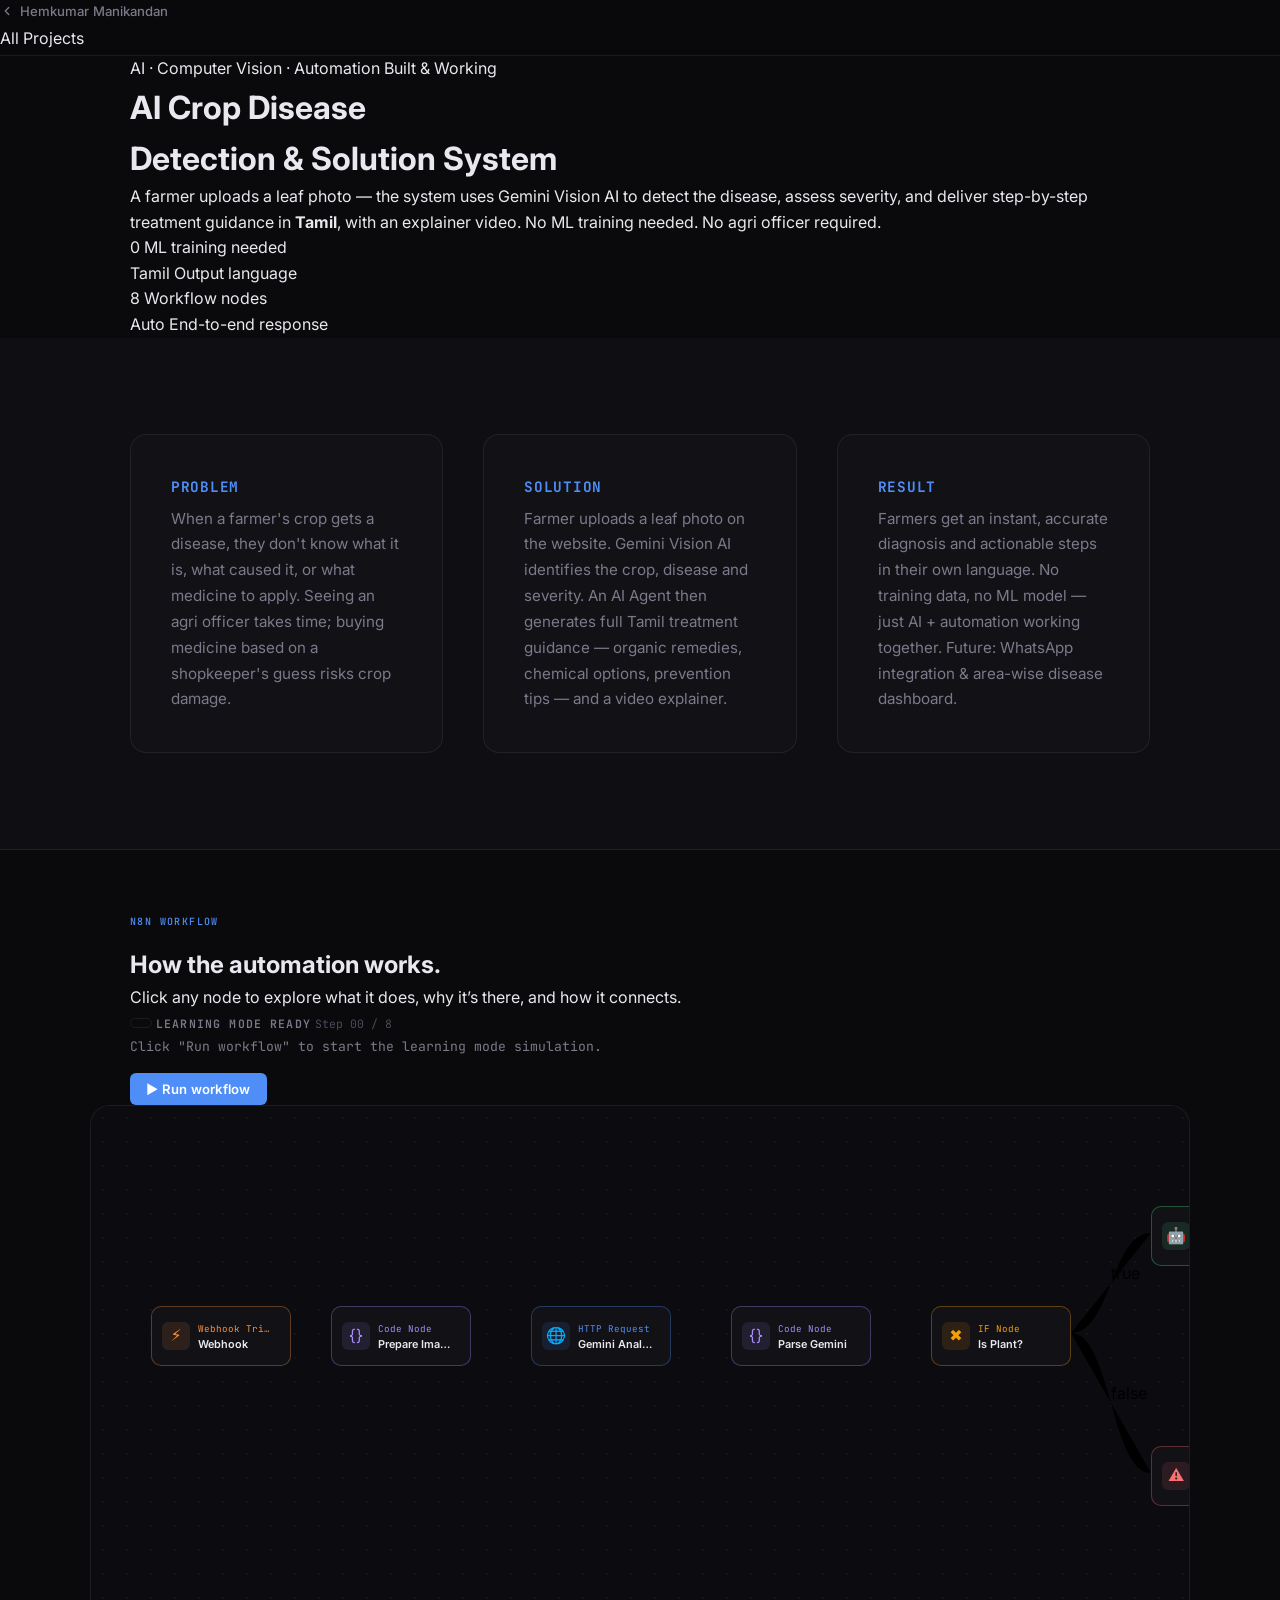
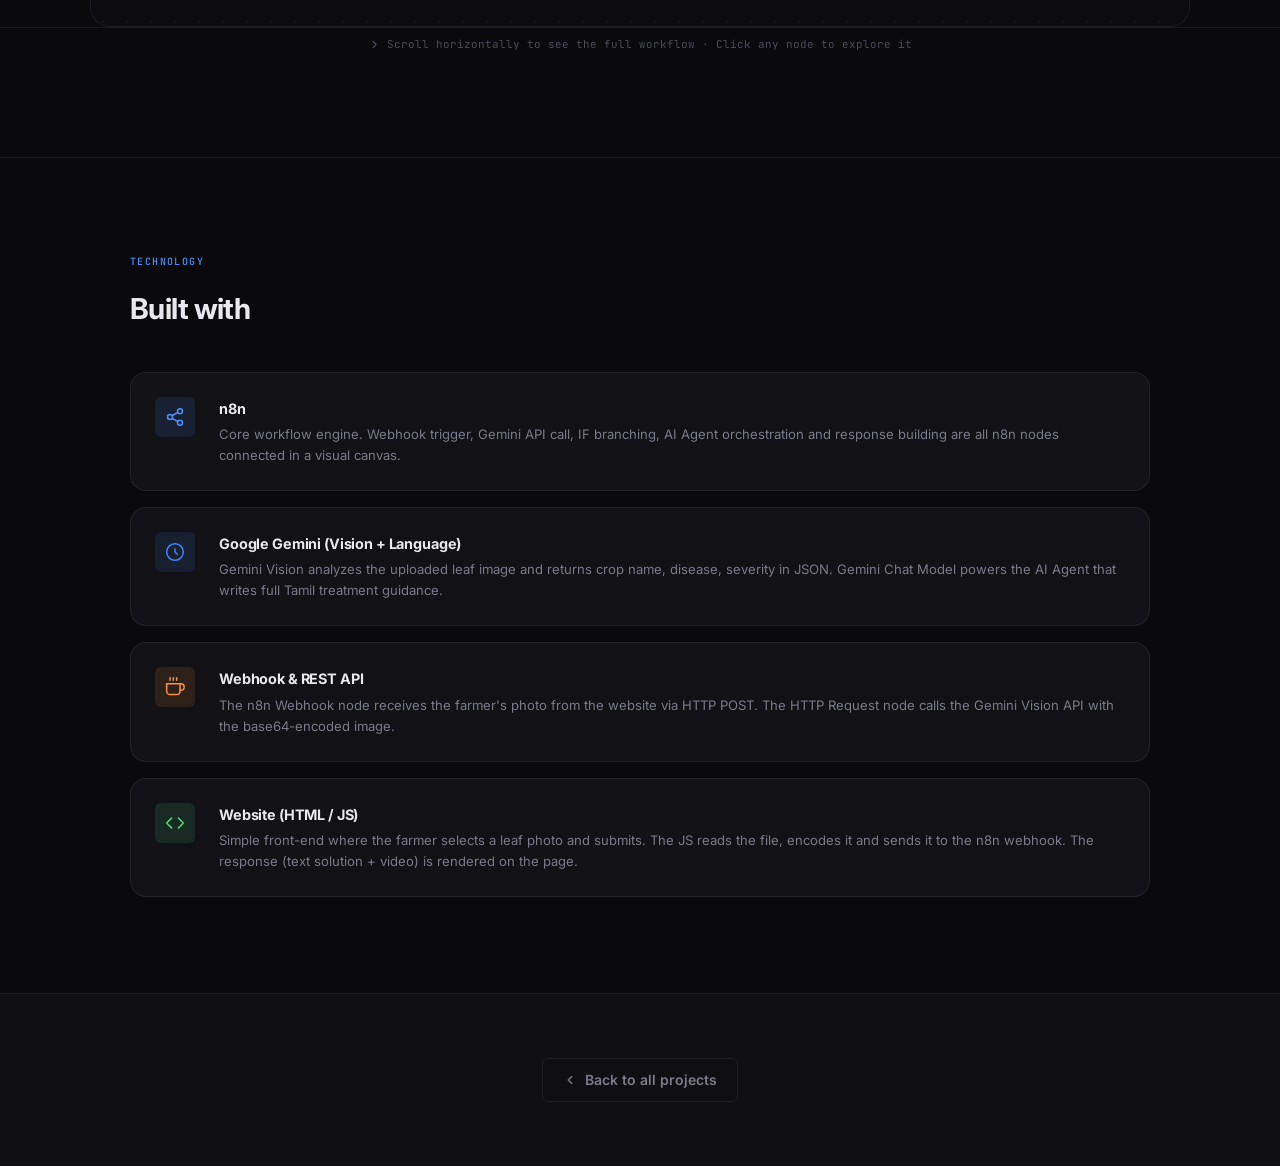
==== projects/crop-disease/index.html @ c8c9c81d "Add AI Crop Disease Detection project - full workflow showcase page" ====
<!DOCTYPE html>
<html lang="en">
<head>
  <meta charset="UTF-8" />
  <meta name="viewport" content="width=device-width, initial-scale=1.0" />
  <title>AI Crop Disease Detection &mdash; Hemkumar Manikandan</title>
  <meta name="description" content="Farmer uploads a leaf photo. AI detects the disease, explains the cause and delivers treatment steps in Tamil — automatically." />
  <link rel="stylesheet" href="style.css" />
</head>
<body>

<!-- ============================================================
     BACK NAV
     ============================================================ -->
<nav class="project-nav" aria-label="Site navigation">
  <a href="../../index.html" class="back-link" aria-label="Back to portfolio">
    <svg width="14" height="14" viewBox="0 0 24 24" fill="none" stroke="currentColor" stroke-width="2.2" stroke-linecap="round" stroke-linejoin="round" aria-hidden="true">
      <polyline points="15 18 9 12 15 6"/>
    </svg>
    Hemkumar Manikandan
  </a>
  <div class="nav-right">
    <a href="../../index.html#work">All Projects</a>
  </div>
</nav>


<!-- ============================================================
     HERO
     ============================================================ -->
<header class="project-hero" id="hero">
  <div class="container">

    <div class="hero-meta">
      <span class="hero-category">AI &middot; Computer Vision &middot; Automation</span>
      <span class="hero-status">
        <span class="status-dot"></span>
        Built &amp; Working
      </span>
    </div>

    <h1 class="hero-title">AI Crop Disease<br><span class="accent">Detection</span> &amp; Solution System</h1>

    <p class="hero-desc">
      A farmer uploads a leaf photo &mdash; the system uses Gemini Vision AI to detect the disease,
      assess severity, and deliver step-by-step treatment guidance in <strong>Tamil</strong>,
      with an explainer video. No ML training needed. No agri officer required.
    </p>

    <div class="hero-stats">
      <div class="stat-item">
        <span class="stat-value">0</span>
        <span class="stat-label">ML training needed</span>
      </div>
      <div class="stat-item">
        <span class="stat-value">Tamil</span>
        <span class="stat-label">Output language</span>
      </div>
      <div class="stat-item">
        <span class="stat-value">8</span>
        <span class="stat-label">Workflow nodes</span>
      </div>
      <div class="stat-item">
        <span class="stat-value">Auto</span>
        <span class="stat-label">End-to-end response</span>
      </div>
    </div>

  </div>
</header>


<!-- ============================================================
     PROBLEM / SOLUTION / RESULT
     ============================================================ -->
<section class="project-story" id="story-section" aria-labelledby="story-heading">
  <div class="container">
    <div class="story-grid">

      <div class="story-item">
        <h3 class="story-title">Problem</h3>
        <p class="story-text">When a farmer's crop gets a disease, they don't know what it is, what caused it, or what medicine to apply. Seeing an agri officer takes time; buying medicine based on a shopkeeper's guess risks crop damage.</p>
      </div>

      <div class="story-item">
        <h3 class="story-title">Solution</h3>
        <p class="story-text">Farmer uploads a leaf photo on the website. Gemini Vision AI identifies the crop, disease and severity. An AI Agent then generates full Tamil treatment guidance &mdash; organic remedies, chemical options, prevention tips &mdash; and a video explainer.</p>
      </div>

      <div class="story-item">
        <h3 class="story-title">Result</h3>
        <p class="story-text">Farmers get an instant, accurate diagnosis and actionable steps in their own language. No training data, no ML model &mdash; just AI + automation working together. Future: WhatsApp integration &amp; area-wise disease dashboard.</p>
      </div>

    </div>
  </div>
</section>


<!-- ============================================================
     INTERACTIVE WORKFLOW
     ============================================================ -->
<section class="workflow-section" id="workflow-section" aria-labelledby="wf-heading">
  <div class="container">

    <div class="wf-header">
      <div class="wf-title-block">
        <p class="section-label">n8n Workflow</p>
        <h2 id="wf-heading">How the automation works.</h2>
        <p class="wf-subtitle">Click any node to explore what it does, why it&rsquo;s there, and how it connects.</p>
      </div>

      <!-- Learning Mode Controls -->
      <div class="learning-controls" id="learning-controls">
        <div class="status-bar">
          <span class="status-indicator status-idle" id="status-dot"></span>
          <span class="status-text" id="status-text">LEARNING MODE READY</span>
          <span class="step-counter" id="step-counter">Step 00 / 8</span>
        </div>
        <p class="status-desc" id="status-desc">Click &ldquo;Run workflow&rdquo; to simulate the automation step by step.</p>
        <div class="control-btns">
          <button class="ctrl-btn ctrl-primary" id="btn-run">&#9654; Run workflow</button>
          <button class="ctrl-btn" id="btn-pause" style="display:none">&#9646;&#9646; Pause</button>
          <button class="ctrl-btn" id="btn-resume" style="display:none">&#9654; Resume</button>
          <button class="ctrl-btn" id="btn-next" style="display:none">&#8594; Next step</button>
          <button class="ctrl-btn" id="btn-replay" style="display:none">&#8635; Replay</button>
          <button class="ctrl-btn ctrl-danger" id="btn-reset" style="display:none">&#10005; Exit</button>
        </div>
      </div>
    </div>

  </div>

  <!-- Canvas -->
  <div class="canvas-area" id="canvas-area">
    <div class="canvas-scroll" id="canvas-scroll">
      <div class="canvas-inner" id="workflow-canvas">
        <svg id="connections-svg" class="connections-svg" aria-hidden="true"></svg>
        <div id="nodes-container" class="nodes-container"></div>
      </div>
    </div>

    <!-- Info Panel -->
    <aside class="info-panel" id="info-panel" aria-label="Node information" aria-live="polite">
      <div class="ip-header">
        <span class="ip-type" id="panel-type">Node Type</span>
        <button class="ip-close" id="panel-close" aria-label="Close panel">
          <svg width="12" height="12" viewBox="0 0 24 24" fill="none" stroke="currentColor" stroke-width="2.5" stroke-linecap="round" aria-hidden="true">
            <line x1="18" y1="6" x2="6" y2="18"/><line x1="6" y1="6" x2="18" y2="18"/>
          </svg>
        </button>
      </div>
      <h3 class="ip-name" id="panel-name">Node Name</h3>
      <div class="ip-section"><h4 class="ip-section-title">What it does</h4><p class="ip-section-text" id="panel-what"></p></div>
      <div class="ip-section"><h4 class="ip-section-title">Why I use it</h4><p class="ip-section-text" id="panel-why"></p></div>
      <div class="ip-section"><h4 class="ip-section-title">How I used it</h4><p class="ip-section-text" id="panel-how"></p></div>
      <div class="ip-section"><h4 class="ip-section-title">Process</h4><p class="ip-section-text" id="panel-process"></p></div>
      <div class="ip-io">
        <div class="ip-io-item"><h4 class="ip-io-label">Input</h4><p class="ip-io-text" id="panel-input"></p></div>
        <div class="ip-io-item"><h4 class="ip-io-label">Output</h4><p class="ip-io-text" id="panel-output"></p></div>
      </div>
      <div class="ip-section ip-next"><h4 class="ip-section-title">Next Node</h4><p class="ip-section-text" id="panel-next"></p></div>
    </aside>
  </div>

  <p class="canvas-hint" aria-hidden="true">
    <svg width="13" height="13" viewBox="0 0 24 24" fill="none" stroke="currentColor" stroke-width="2" stroke-linecap="round" stroke-linejoin="round">
      <polyline points="9 18 15 12 9 6"/>
    </svg>
    Scroll horizontally to see the full workflow &middot; Click any node to explore it
  </p>

</section>


<!-- ============================================================
     TECH STACK
     ============================================================ -->
<section class="project-stack" id="tech-section" aria-labelledby="stack-heading">
  <div class="container">

    <p class="section-label">Technology</p>
    <h2 id="stack-heading">Built with</h2>

    <div class="stack-items">

      <div class="stack-item">
        <div class="stack-icon" style="background:rgba(79,142,247,0.12); color:#4f8ef7" aria-hidden="true">
          <svg width="20" height="20" viewBox="0 0 24 24" fill="none" stroke="currentColor" stroke-width="1.8" stroke-linecap="round" stroke-linejoin="round">
            <circle cx="18" cy="5" r="3"/><circle cx="6" cy="12" r="3"/><circle cx="18" cy="19" r="3"/>
            <line x1="8.59" y1="13.51" x2="15.42" y2="17.49"/><line x1="15.41" y1="6.51" x2="8.59" y2="10.49"/>
          </svg>
        </div>
        <div class="stack-info">
          <h4>n8n</h4>
          <p>Core workflow engine. Webhook trigger, Gemini API call, IF branching, AI Agent orchestration and response building are all n8n nodes connected in a visual canvas.</p>
        </div>
      </div>

      <div class="stack-item">
        <div class="stack-icon" style="background:rgba(66,133,244,0.12); color:#4285f4" aria-hidden="true">
          <svg width="20" height="20" viewBox="0 0 24 24" fill="none" stroke="currentColor" stroke-width="1.8" stroke-linecap="round" stroke-linejoin="round">
            <circle cx="12" cy="12" r="10"/><path d="M12 8v4l3 3"/>
          </svg>
        </div>
        <div class="stack-info">
          <h4>Google Gemini (Vision + Language)</h4>
          <p>Gemini Vision analyzes the uploaded leaf image and returns crop name, disease, severity in JSON. Gemini Chat Model powers the AI Agent that writes full Tamil treatment guidance.</p>
        </div>
      </div>

      <div class="stack-item">
        <div class="stack-icon" style="background:rgba(251,146,60,0.12); color:#fb923c" aria-hidden="true">
          <svg width="20" height="20" viewBox="0 0 24 24" fill="none" stroke="currentColor" stroke-width="1.8" stroke-linecap="round" stroke-linejoin="round">
            <path d="M18 8h1a4 4 0 0 1 0 8h-1"/><path d="M2 8h16v9a4 4 0 0 1-4 4H6a4 4 0 0 1-4-4V8z"/>
            <line x1="6" y1="1" x2="6" y2="4"/><line x1="10" y1="1" x2="10" y2="4"/><line x1="14" y1="1" x2="14" y2="4"/>
          </svg>
        </div>
        <div class="stack-info">
          <h4>Webhook &amp; REST API</h4>
          <p>The n8n Webhook node receives the farmer's photo from the website via HTTP POST. The HTTP Request node calls the Gemini Vision API with the base64-encoded image.</p>
        </div>
      </div>

      <div class="stack-item">
        <div class="stack-icon" style="background:rgba(74,222,128,0.12); color:#4ade80" aria-hidden="true">
          <svg width="20" height="20" viewBox="0 0 24 24" fill="none" stroke="currentColor" stroke-width="1.8" stroke-linecap="round" stroke-linejoin="round">
            <polyline points="16 18 22 12 16 6"/><polyline points="8 6 2 12 8 18"/>
          </svg>
        </div>
        <div class="stack-info">
          <h4>Website (HTML / JS)</h4>
          <p>Simple front-end where the farmer selects a leaf photo and submits. The JS reads the file, encodes it and sends it to the n8n webhook. The response (text solution + video) is rendered on the page.</p>
        </div>
      </div>

    </div>
  </div>
</section>


<!-- ============================================================
     BACK TO PORTFOLIO
     ============================================================ -->
<div class="back-to-portfolio">
  <a href="../../index.html#work" id="link-back-portfolio">
    <svg width="14" height="14" viewBox="0 0 24 24" fill="none" stroke="currentColor" stroke-width="2.2" stroke-linecap="round" stroke-linejoin="round" aria-hidden="true">
      <polyline points="15 18 9 12 15 6"/>
    </svg>
    Back to all projects
  </a>
</div>


<script src="script.js"></script>
</body>
</html>
---- projects/crop-disease/style.css ----
/* ============================================================
   MEAL DESK — Interactive Project Page
   style.css
   ============================================================ */

@import url('https://fonts.googleapis.com/css2?family=Inter:wght@300;400;500;600;700&family=JetBrains+Mono:wght@400;500&display=swap');

/* ── Variables (matching portfolio) ── */
:root {
  --bg-base:        #0a0a0c;
  --bg-elevated:    #0f0f13;
  --bg-card:        #111116;
  --bg-card-hover:  #141419;
  --bg-canvas:      #0c0c10;

  --text-primary:   #e8e8ee;
  --text-secondary: #7a7a8a;
  --text-muted:     #4a4a5a;
  --text-accent:    #4f8ef7;

  --accent:         #4f8ef7;
  --accent-dim:     rgba(79,142,247,0.1);
  --accent-border:  rgba(79,142,247,0.35);
  --accent-glow:    rgba(79,142,247,0.15);

  --border:         rgba(255,255,255,0.07);
  --border-hover:   rgba(255,255,255,0.12);
  --border-accent:  rgba(79,142,247,0.45);

  --green:          #25d366;
  --sheets-green:   #34a853;
  --orange:         #fb923c;
  --purple:         #a78bfa;
  --blue-light:     #63b3ff;

  --space-xs:  4px;
  --space-sm:  8px;
  --space-md:  16px;
  --space-lg:  24px;
  --space-xl:  40px;
  --space-2xl: 64px;
  --space-3xl: 96px;

  --radius-sm: 6px;
  --radius-md: 10px;
  --radius-lg: 16px;
  --radius-xl: 20px;

  --font-sans: 'Inter', system-ui, sans-serif;
  --font-mono: 'JetBrains Mono', monospace;
  --transition: 0.22s ease;
}

/* ── Reset ── */
*, *::before, *::after { box-sizing: border-box; margin: 0; padding: 0; }
html { font-size: 16px; scroll-behavior: smooth; }
body {
  font-family: var(--font-sans);
  background: var(--bg-base);
  color: var(--text-primary);
  line-height: 1.6;
  -webkit-font-smoothing: antialiased;
  overflow-x: hidden;
}
a { color: inherit; text-decoration: none; }
button { cursor: pointer; font-family: inherit; border: none; background: none; }

.container { max-width: 1100px; margin-inline: auto; padding-inline: var(--space-xl); }
.section-label {
  font-family: var(--font-mono);
  font-size: 10px;
  font-weight: 500;
  letter-spacing: 0.14em;
  text-transform: uppercase;
  color: var(--accent);
  margin-bottom: var(--space-md);
}

/* ============================================================
   PROJECT NAV
   ============================================================ */
.project-nav {
  position: sticky;
  top: 0;
  z-index: 100;
  height: 56px;
  background: rgba(10,10,12,0.92);
  border-bottom: 1px solid var(--border);
  backdrop-filter: blur(16px);
  -webkit-backdrop-filter: blur(16px);
}

.pnav-inner {
  height: 100%;
  max-width: 1100px;
  margin-inline: auto;
  padding-inline: var(--space-xl);
  display: flex;
  align-items: center;
  justify-content: space-between;
}

.back-link {
  display: inline-flex;
  align-items: center;
  gap: 6px;
  font-size: 0.82rem;
  font-weight: 500;
  color: var(--text-secondary);
  transition: color var(--transition);
}
.back-link:hover { color: var(--text-primary); }
.back-link svg { transition: transform var(--transition); }
.back-link:hover svg { transform: translateX(-3px); }

.pnav-title {
  font-family: var(--font-mono);
  font-size: 0.8rem;
  color: var(--text-muted);
  letter-spacing: 0.06em;
}

.pnav-logo {
  font-family: var(--font-mono);
  font-size: 0.95rem;
  font-weight: 600;
  color: var(--text-primary);
}
.pnav-logo span { color: var(--accent); }

/* ============================================================
   PROJECT HEADER
   ============================================================ */
.project-header {
  padding: 64px 0 48px;
  border-bottom: 1px solid var(--border);
  background: var(--bg-base);
}

.ph-badge-row {
  display: flex;
  align-items: center;
  gap: var(--space-sm);
  margin-bottom: var(--space-lg);
}

.ph-status {
  display: inline-flex;
  align-items: center;
  gap: 7px;
  padding: 5px 12px;
  border: 1px solid var(--border-accent);
  border-radius: 100px;
  font-family: var(--font-mono);
  font-size: 10px;
  font-weight: 500;
  letter-spacing: 0.1em;
  text-transform: uppercase;
  color: var(--accent);
}

.ph-status::before {
  content: '';
  width: 5px;
  height: 5px;
  border-radius: 50%;
  background: var(--accent);
  animation: statusPulse 2s ease-in-out infinite;
}

@keyframes statusPulse {
  0%, 100% { opacity: 1; }
  50% { opacity: 0.3; }
}

.ph-title {
  font-size: clamp(2.2rem, 5vw, 3.5rem);
  font-weight: 700;
  letter-spacing: -0.04em;
  color: var(--text-primary);
  line-height: 1.1;
  margin-bottom: 6px;
}

.ph-subtitle {
  font-size: 1rem;
  font-weight: 500;
  color: var(--accent);
  margin-bottom: var(--space-md);
  font-family: var(--font-mono);
  letter-spacing: 0.02em;
}

.ph-desc {
  font-size: 0.95rem;
  color: var(--text-secondary);
  line-height: 1.75;
  max-width: 580px;
  margin-bottom: var(--space-xl);
}

.ph-tech {
  display: flex;
  flex-wrap: wrap;
  gap: var(--space-sm);
}

.tech-badge {
  padding: 5px 12px;
  border: 1px solid var(--border);
  border-radius: 100px;
  font-family: var(--font-mono);
  font-size: 0.72rem;
  font-weight: 500;
  color: var(--text-secondary);
  background: var(--bg-card);
  letter-spacing: 0.04em;
}

/* ============================================================
   WORKFLOW TIMELINE STEPS
   ============================================================ */
.timeline-section {
  padding: var(--space-2xl) 0;
  background: var(--bg-elevated);
  border-bottom: 1px solid var(--border);
}

.tl-header {
  margin-bottom: var(--space-xl);
}

.tl-heading {
  font-family: var(--font-mono);
  font-size: 1.1rem;
  font-weight: 600;
  letter-spacing: 0.06em;
  color: var(--text-primary);
  transition: opacity 0.25s ease;
}

.timeline-steps {
  display: flex;
  align-items: center;
  gap: 0;
  margin-bottom: var(--space-lg);
  overflow-x: auto;
  padding-bottom: 4px;
  scrollbar-width: none;
}
.timeline-steps::-webkit-scrollbar { display: none; }

.tl-step {
  flex-shrink: 0;
  display: flex;
  flex-direction: column;
  align-items: center;
  gap: 6px;
  padding: 10px 16px;
  border-radius: var(--radius-md);
  cursor: pointer;
  transition: background var(--transition), color var(--transition);
  border: 1px solid transparent;
}

.tl-step:hover {
  background: var(--bg-card);
  border-color: var(--border);
}

.tl-step.active {
  background: var(--accent-dim);
  border-color: var(--accent-border);
}

.tl-num {
  font-family: var(--font-mono);
  font-size: 11px;
  font-weight: 600;
  color: var(--text-muted);
  letter-spacing: 0.1em;
  transition: color var(--transition);
}

.tl-step.active .tl-num { color: var(--accent); }

.tl-label {
  font-size: 0.78rem;
  font-weight: 600;
  color: var(--text-secondary);
  white-space: nowrap;
  transition: color var(--transition);
}

.tl-step.active .tl-label { color: var(--text-primary); }

.tl-line {
  height: 1px;
  width: 32px;
  background: var(--border);
  flex-shrink: 0;
  margin-bottom: 28px;
}

.tl-desc {
  font-size: 0.875rem;
  color: var(--text-secondary);
  line-height: 1.75;
  max-width: 640px;
  transition: opacity 0.25s ease;
}

/* ============================================================
   WORKFLOW SECTION
   ============================================================ */
.workflow-section {
  padding-top: var(--space-2xl);
  padding-bottom: var(--space-3xl);
  background: var(--bg-base);
  border-bottom: 1px solid var(--border);
}

.ws-header {
  margin-bottom: var(--space-xl);
}

.ws-title {
  font-size: clamp(1.3rem, 2.5vw, 1.9rem);
  font-weight: 700;
  letter-spacing: -0.02em;
  color: var(--text-primary);
  margin-bottom: var(--space-sm);
}

.ws-subtitle {
  font-size: 0.875rem;
  color: var(--text-secondary);
  line-height: 1.7;
}

/* ── Status Bar ── */
.ws-controls {
  margin-bottom: var(--space-lg);
}

.exec-status {
  display: flex;
  align-items: center;
  gap: var(--space-md);
  margin-bottom: var(--space-sm);
  flex-wrap: wrap;
}

.status-indicator {
  display: inline-flex;
  align-items: center;
  gap: 7px;
  padding: 4px 10px;
  border-radius: 100px;
  font-family: var(--font-mono);
  font-size: 10px;
  font-weight: 600;
  letter-spacing: 0.1em;
  border: 1px solid;
  transition: all var(--transition);
}

.status-indicator.status-idle {
  border-color: var(--border);
  color: var(--text-muted);
  background: transparent;
}

.status-indicator.status-running {
  border-color: rgba(79,142,247,0.4);
  color: var(--accent);
  background: rgba(79,142,247,0.08);
}

.status-indicator.status-paused {
  border-color: rgba(251,146,60,0.4);
  color: #fb923c;
  background: rgba(251,146,60,0.08);
}

.status-indicator.status-completed {
  border-color: rgba(74,222,128,0.4);
  color: #4ade80;
  background: rgba(74,222,128,0.08);
}

.status-text {
  font-family: var(--font-mono);
  font-size: 0.72rem;
  font-weight: 600;
  letter-spacing: 0.1em;
  color: var(--text-secondary);
}

.step-counter {
  font-family: var(--font-mono);
  font-size: 0.72rem;
  color: var(--text-muted);
  margin-left: auto;
}

.status-desc {
  font-size: 0.82rem;
  color: var(--text-secondary);
  margin-bottom: var(--space-md);
  font-family: var(--font-mono);
  min-height: 1.4em;
  transition: opacity var(--transition);
}

/* Controls Row */
.controls-row {
  display: flex;
  align-items: center;
  gap: var(--space-sm);
  flex-wrap: wrap;
}

.ctrl-btn {
  display: inline-flex;
  align-items: center;
  gap: 6px;
  padding: 8px 16px;
  border-radius: var(--radius-sm);
  font-size: 0.82rem;
  font-weight: 600;
  letter-spacing: 0.02em;
  transition: all var(--transition);
}

.ctrl-primary {
  background: var(--accent);
  color: #fff;
}
.ctrl-primary:hover:not(:disabled) {
  background: #3b7be8;
  transform: translateY(-1px);
  box-shadow: 0 4px 16px rgba(79,142,247,0.3);
}
.ctrl-primary:disabled {
  opacity: 0.45;
  cursor: not-allowed;
}

.ctrl-secondary {
  background: var(--bg-card);
  color: var(--text-secondary);
  border: 1px solid var(--border);
}
.ctrl-secondary:hover:not(:disabled) {
  border-color: var(--border-hover);
  color: var(--text-primary);
}
.ctrl-secondary:disabled {
  opacity: 0.4;
  cursor: not-allowed;
}

.ctrl-ghost {
  background: transparent;
  color: var(--text-muted);
  border: 1px solid transparent;
}
.ctrl-ghost:hover {
  color: var(--text-secondary);
  border-color: var(--border);
}

/* ── Canvas Area ── */
.canvas-area {
  display: flex;
  align-items: flex-start;
  gap: 0;
  background: var(--bg-canvas);
  border: 1px solid var(--border);
  border-radius: var(--radius-xl);
  overflow: hidden;
  margin-inline: var(--space-xl);
  max-width: calc(1100px);
  margin-left: auto;
  margin-right: auto;
}

@media (max-width: 1180px) {
  .canvas-area { margin-inline: var(--space-lg); }
}

.canvas-scroll {
  flex: 1;
  overflow-x: auto;
  overflow-y: hidden;
  min-width: 0;
  scrollbar-width: thin;
  scrollbar-color: rgba(255,255,255,0.1) transparent;
}

.canvas-scroll::-webkit-scrollbar { height: 4px; }
.canvas-scroll::-webkit-scrollbar-track { background: transparent; }
.canvas-scroll::-webkit-scrollbar-thumb { background: rgba(255,255,255,0.1); border-radius: 2px; }

.canvas-inner {
  position: relative;
  /* Dimensions set by JS */
  background-color: var(--bg-canvas);
  background-image: radial-gradient(circle, rgba(255,255,255,0.035) 1px, transparent 1px);
  background-size: 24px 24px;
  flex-shrink: 0;
}

.connections-svg {
  position: absolute;
  top: 0;
  left: 0;
  width: 100%;
  height: 100%;
  pointer-events: none;
  overflow: visible;
}

.nodes-container {
  position: absolute;
  top: 0;
  left: 0;
  width: 100%;
  height: 100%;
}

/* ============================================================
   WORKFLOW NODES
   ============================================================ */
.wf-node {
  position: absolute;
  width: 150px;
  height: 60px;
  background: var(--bg-card);
  border: 1px solid rgba(255,255,255,0.08);
  border-radius: var(--radius-md);
  display: flex;
  align-items: center;
  gap: 8px;
  padding: 0 10px;
  cursor: pointer;
  user-select: none;
  transition:
    border-color var(--transition),
    box-shadow var(--transition),
    transform var(--transition),
    background var(--transition);
  z-index: 2;
}

.wf-node:hover {
  border-color: rgba(255,255,255,0.15);
  background: var(--bg-card-hover);
}

/* Node states */
.wf-node.node-active {
  border-color: rgba(79,142,247,0.75);
  box-shadow: 0 0 0 1px rgba(79,142,247,0.15), 0 0 20px rgba(79,142,247,0.18);
  background: #12121a;
  z-index: 5;
}

.wf-node.node-running {
  animation: nodeGlow 1.8s ease-in-out infinite;
}

.wf-node.node-completed {
  border-color: rgba(79,142,247,0.25);
}

.wf-node.node-selected {
  border-color: rgba(79,142,247,0.9);
  box-shadow: 0 0 0 2px rgba(79,142,247,0.18), 0 0 24px rgba(79,142,247,0.2);
  z-index: 6;
}

@keyframes nodeGlow {
  0%, 100% { box-shadow: 0 0 0 1px rgba(79,142,247,0.12), 0 0 16px rgba(79,142,247,0.15); }
  50%       { box-shadow: 0 0 0 1px rgba(79,142,247,0.25), 0 0 28px rgba(79,142,247,0.3); }
}

/* Node inner elements */
.wf-node-icon {
  width: 28px;
  height: 28px;
  border-radius: 6px;
  display: flex;
  align-items: center;
  justify-content: center;
  flex-shrink: 0;
  transition: filter var(--transition);
}

.wf-node.node-active .wf-node-icon,
.wf-node.node-selected .wf-node-icon {
  filter: brightness(1.2);
}

.wf-node-body {
  flex: 1;
  min-width: 0;
}

.wf-node-name {
  font-size: 0.68rem;
  font-weight: 600;
  color: var(--text-primary);
  line-height: 1.3;
  white-space: nowrap;
  overflow: hidden;
  text-overflow: ellipsis;
}

.wf-node.node-active .wf-node-name,
.wf-node.node-selected .wf-node-name {
  color: #fff;
}

.wf-node-type {
  font-family: var(--font-mono);
  font-size: 0.58rem;
  color: var(--text-muted);
  white-space: nowrap;
  overflow: hidden;
  text-overflow: ellipsis;
  margin-top: 1px;
  transition: color var(--transition);
}

/* Status dot on node */
.wf-node-status-dot {
  width: 5px;
  height: 5px;
  border-radius: 50%;
  background: rgba(255,255,255,0.12);
  flex-shrink: 0;
  transition: background var(--transition), box-shadow var(--transition);
}

.wf-node.node-active .wf-node-status-dot {
  background: var(--accent);
  box-shadow: 0 0 6px rgba(79,142,247,0.8);
}

.wf-node.node-completed .wf-node-status-dot {
  background: #4ade80;
}

/* ── SVG connection styles ── */
.conn-path {
  transition: stroke var(--transition), stroke-width var(--transition), filter var(--transition);
}

.conn-path.conn-active {
  stroke: rgba(79,142,247,0.55) !important;
  stroke-width: 2 !important;
  filter: drop-shadow(0 0 4px rgba(79,142,247,0.4));
}

.conn-path.conn-completed {
  stroke: rgba(79,142,247,0.28) !important;
  stroke-width: 1.5 !important;
}

.conn-dot {
  transition: fill var(--transition);
}

.conn-dot.conn-active { fill: rgba(79,142,247,0.7) !important; }
.conn-dot.conn-completed { fill: rgba(79,142,247,0.35) !important; }

/* Running LABEL badge on active node */
.wf-node.node-running::after {
  content: 'RUNNING';
  position: absolute;
  top: -18px;
  left: 50%;
  transform: translateX(-50%);
  font-family: var(--font-mono);
  font-size: 8px;
  font-weight: 600;
  letter-spacing: 0.1em;
  color: var(--accent);
  white-space: nowrap;
  background: rgba(79,142,247,0.12);
  border: 1px solid rgba(79,142,247,0.3);
  border-radius: 3px;
  padding: 2px 5px;
}

/* ── Scroll hint ── */
.canvas-hint {
  display: flex;
  align-items: center;
  justify-content: center;
  gap: 6px;
  font-family: var(--font-mono);
  font-size: 0.68rem;
  color: var(--text-muted);
  padding: var(--space-sm) var(--space-xl);
  border-top: 1px solid var(--border);
}

/* ============================================================
   INFO PANEL
   ============================================================ */
.info-panel {
  width: 0;
  overflow: hidden;
  flex-shrink: 0;
  background: var(--bg-elevated);
  border-left: 0px solid transparent;
  transition: width 0.3s cubic-bezier(0.4,0,0.2,1), border-left-color 0.3s ease;
  display: flex;
  flex-direction: column;
}

.info-panel.open {
  width: 300px;
  border-left: 1px solid var(--border);
  overflow-y: auto;
  overflow-x: hidden;
}

.info-panel::-webkit-scrollbar { width: 3px; }
.info-panel::-webkit-scrollbar-thumb { background: rgba(255,255,255,0.08); border-radius: 2px; }

.ip-header {
  display: flex;
  align-items: center;
  justify-content: space-between;
  padding: 16px 18px 10px;
  border-bottom: 1px solid var(--border);
  flex-shrink: 0;
  position: sticky;
  top: 0;
  background: var(--bg-elevated);
  z-index: 2;
}

.ip-type {
  font-family: var(--font-mono);
  font-size: 9px;
  font-weight: 600;
  letter-spacing: 0.12em;
  text-transform: uppercase;
}

.ip-close {
  width: 24px;
  height: 24px;
  display: flex;
  align-items: center;
  justify-content: center;
  border-radius: var(--radius-sm);
  font-size: 0.75rem;
  color: var(--text-muted);
  transition: color var(--transition), background var(--transition);
  flex-shrink: 0;
}
.ip-close:hover { color: var(--text-primary); background: var(--bg-card); }

.ip-name {
  font-size: 0.9rem;
  font-weight: 700;
  color: var(--text-primary);
  letter-spacing: -0.01em;
  line-height: 1.3;
  padding: 12px 18px 8px;
  flex-shrink: 0;
}

.ip-section {
  padding: 8px 18px 10px;
  border-bottom: 1px solid var(--border);
  flex-shrink: 0;
}

.ip-section-title {
  font-family: var(--font-mono);
  font-size: 9px;
  font-weight: 600;
  letter-spacing: 0.12em;
  text-transform: uppercase;
  color: var(--text-muted);
  margin-bottom: 5px;
}

.ip-section-text {
  font-size: 0.78rem;
  color: var(--text-secondary);
  line-height: 1.65;
}

.ip-io {
  display: grid;
  grid-template-columns: 1fr 1fr;
  gap: 0;
  flex-shrink: 0;
}

.ip-io-item {
  padding: 10px 18px 12px;
  border-bottom: 1px solid var(--border);
}

.ip-io-item:first-child {
  border-right: 1px solid var(--border);
}

.ip-io-label {
  font-family: var(--font-mono);
  font-size: 9px;
  font-weight: 600;
  letter-spacing: 0.12em;
  text-transform: uppercase;
  color: var(--text-muted);
  margin-bottom: 5px;
}

.ip-io-text {
  font-size: 0.72rem;
  color: var(--text-secondary);
  line-height: 1.6;
}

/* ============================================================
   WHAT THIS SYSTEM HANDLES
   ============================================================ */
.project-context {
  padding: var(--space-3xl) 0;
  background: var(--bg-elevated);
  border-bottom: 1px solid var(--border);
}

.project-context h2 {
  font-size: clamp(1.3rem, 2.5vw, 1.8rem);
  font-weight: 700;
  letter-spacing: -0.02em;
  color: var(--text-primary);
  margin-bottom: var(--space-xl);
}

.context-grid {
  display: grid;
  grid-template-columns: repeat(4, 1fr);
  gap: var(--space-md);
}

.context-item {
  background: var(--bg-card);
  border: 1px solid var(--border);
  border-radius: var(--radius-md);
  padding: var(--space-md) var(--space-md);
  display: flex;
  align-items: flex-start;
  gap: var(--space-sm);
  transition: border-color var(--transition);
}

.context-item:hover { border-color: var(--border-hover); }

.context-dot {
  width: 6px;
  height: 6px;
  border-radius: 50%;
  background: var(--accent);
  flex-shrink: 0;
  margin-top: 6px;
}

.context-item p {
  font-size: 0.82rem;
  color: var(--text-secondary);
  line-height: 1.5;
}

/* ============================================================
   TECH STACK
   ============================================================ */
.project-stack {
  padding: var(--space-3xl) 0;
  background: var(--bg-base);
  border-bottom: 1px solid var(--border);
}

.project-stack h2 {
  font-size: clamp(1.3rem, 2.5vw, 1.8rem);
  font-weight: 700;
  letter-spacing: -0.02em;
  color: var(--text-primary);
  margin-bottom: var(--space-xl);
}

.stack-items {
  display: flex;
  flex-direction: column;
  gap: var(--space-md);
}

.stack-item {
  display: flex;
  align-items: flex-start;
  gap: var(--space-lg);
  padding: var(--space-lg);
  background: var(--bg-card);
  border: 1px solid var(--border);
  border-radius: var(--radius-lg);
  transition: border-color var(--transition);
}

.stack-item:hover { border-color: var(--border-hover); }

.stack-icon {
  width: 40px;
  height: 40px;
  border-radius: var(--radius-sm);
  display: flex;
  align-items: center;
  justify-content: center;
  flex-shrink: 0;
  font-size: 1.1rem;
}

.stack-info h4 {
  font-size: 0.9rem;
  font-weight: 700;
  color: var(--text-primary);
  margin-bottom: 4px;
  letter-spacing: -0.01em;
}

.stack-info p {
  font-size: 0.82rem;
  color: var(--text-secondary);
  line-height: 1.6;
}

/* ── Back to portfolio ── */
.back-to-portfolio {
  padding: var(--space-2xl) 0;
  background: var(--bg-elevated);
  text-align: center;
}

.back-to-portfolio a {
  display: inline-flex;
  align-items: center;
  gap: 8px;
  font-size: 0.875rem;
  font-weight: 600;
  color: var(--text-secondary);
  border: 1px solid var(--border);
  border-radius: var(--radius-sm);
  padding: 10px 20px;
  transition: border-color var(--transition), color var(--transition);
}

.back-to-portfolio a:hover {
  border-color: var(--border-accent);
  color: var(--accent);
}

/* ============================================================
   RESPONSIVE
   ============================================================ */
@media (max-width: 1024px) {
  .container { padding-inline: var(--space-lg); }
  .context-grid { grid-template-columns: repeat(3, 1fr); }
  .canvas-area { margin-inline: var(--space-lg); }
}

@media (max-width: 768px) {
  .pnav-title { display: none; }
  .ph-title { font-size: 2rem; }
  .context-grid { grid-template-columns: repeat(2, 1fr); }

  /* Info panel moves to bottom on mobile */
  .canvas-area {
    flex-direction: column;
    margin-inline: var(--space-md);
  }

  .info-panel {
    width: 100% !important;
    max-height: 0;
    border-left: none !important;
    border-top: 0px solid transparent;
    transition: max-height 0.35s cubic-bezier(0.4,0,0.2,1), border-top-color 0.3s ease;
  }

  .info-panel.open {
    max-height: 380px;
    border-top: 1px solid var(--border) !important;
    overflow-y: auto;
  }

  .timeline-steps { gap: 0; }
  .tl-line { width: 20px; }

  .ws-controls { padding-inline: var(--space-md); }
  .ws-header.container { padding-inline: var(--space-md); }
}

@media (max-width: 480px) {
  .container { padding-inline: var(--space-md); }
  .context-grid { grid-template-columns: 1fr 1fr; }
  .controls-row { flex-direction: row; flex-wrap: wrap; }
}

/* ============================================================
   WORKFLOW SELECTOR TABS
   ============================================================ */
.workflow-selector {
  display: flex;
  gap: var(--space-sm);
  margin-top: var(--space-lg);
  flex-wrap: wrap;
}

.ws-tab {
  padding: 8px 16px;
  background: var(--bg-card);
  border: 1px solid var(--border);
  border-radius: var(--radius-sm);
  color: var(--text-secondary);
  font-size: 0.85rem;
  font-weight: 500;
  transition: all var(--transition);
}

.ws-tab:hover {
  border-color: var(--border-hover);
  color: var(--text-primary);
}

.ws-tab.active {
  background: rgba(79,142,247,0.12);
  border-color: rgba(79,142,247,0.35);
  color: var(--accent);
}

/* ============================================================
   PROJECT STORY
   ============================================================ */
.project-story {
  padding: var(--space-3xl) 0;
  background: var(--bg-elevated);
  border-bottom: 1px solid var(--border);
}

.story-grid {
  display: grid;
  grid-template-columns: repeat(3, 1fr);
  gap: var(--space-xl);
}

.story-item {
  background: var(--bg-card);
  border: 1px solid var(--border);
  border-radius: var(--radius-lg);
  padding: var(--space-xl);
}

.story-title {
  font-family: var(--font-mono);
  font-size: 0.9rem;
  letter-spacing: 0.05em;
  text-transform: uppercase;
  color: var(--accent);
  margin-bottom: var(--space-sm);
}

.story-text {
  font-size: 0.95rem;
  color: var(--text-secondary);
  line-height: 1.7;
}

@media (max-width: 768px) {
  .story-grid {
    grid-template-columns: 1fr;
  }
}

/* Node Branching / Alt Paths */
.conn-path.conn-active-branch {
  stroke: rgba(251,146,60,0.55) !important;
  stroke-width: 2 !important;
  filter: drop-shadow(0 0 4px rgba(251,146,60,0.4));
}
.conn-dot.conn-active-branch { fill: rgba(251,146,60,0.7) !important; }
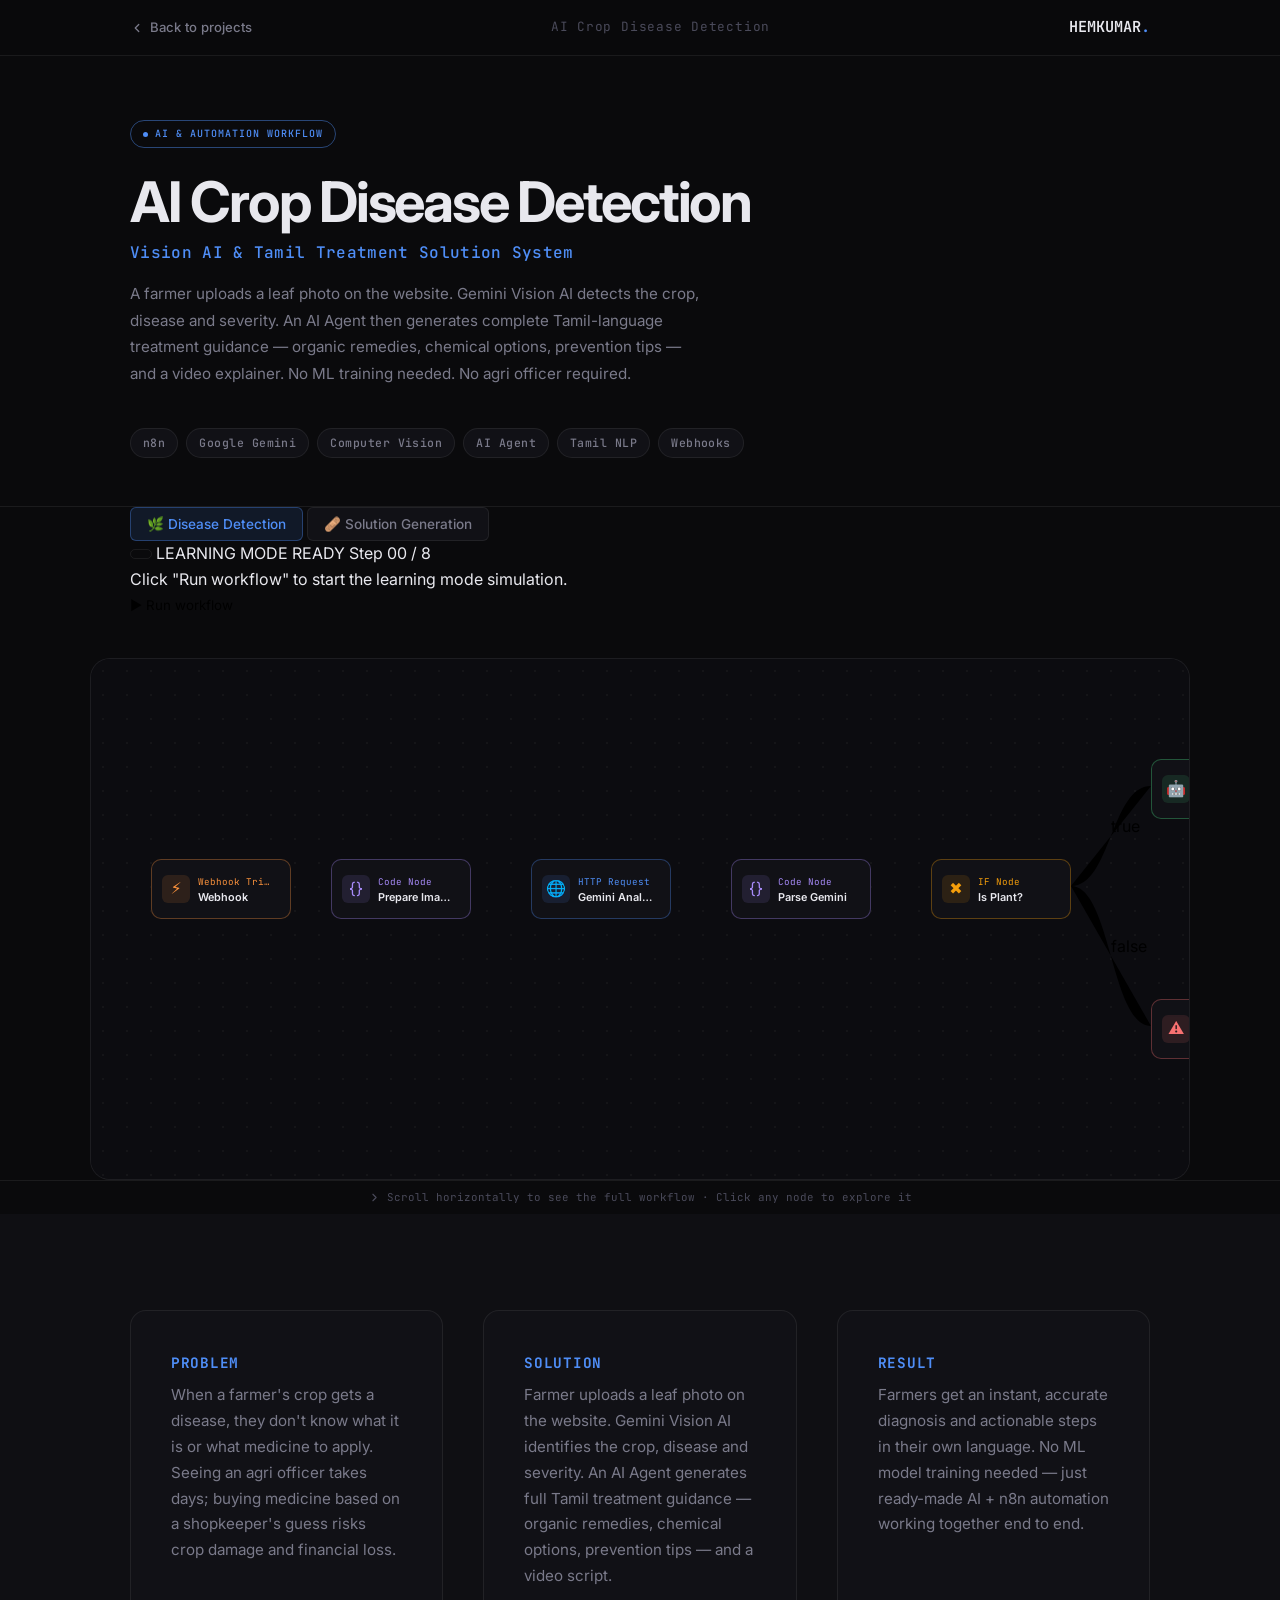
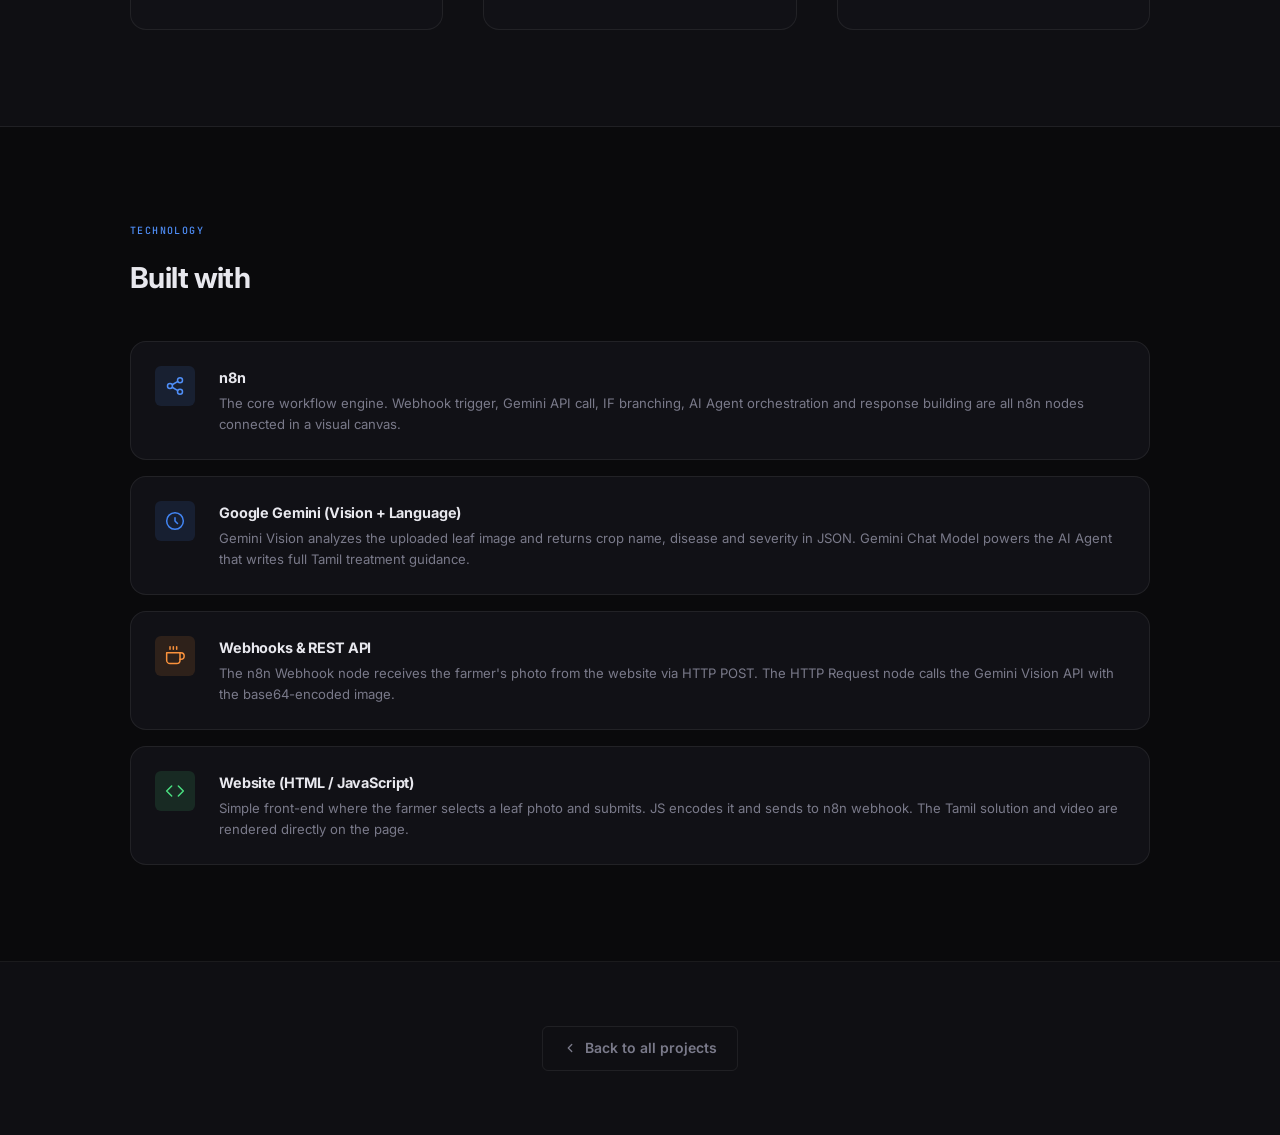
==== commit 799db52c: "Fix crop disease page - use exact meal-desk CSS class names for identical layout" ====
--- a/projects/crop-disease/index.html
+++ b/projects/crop-disease/index.html
@@ -3,67 +3,58 @@
 <head>
   <meta charset="UTF-8" />
   <meta name="viewport" content="width=device-width, initial-scale=1.0" />
-  <title>AI Crop Disease Detection &mdash; Hemkumar Manikandan</title>
-  <meta name="description" content="Farmer uploads a leaf photo. AI detects the disease, explains the cause and delivers treatment steps in Tamil — automatically." />
+  <meta name="description" content="AI Crop Disease Detection - Farmer uploads a leaf photo, Gemini Vision AI detects disease and delivers Tamil treatment steps automatically. Interactive workflow visualization by Hemkumar Manikandan." />
+  <title>AI Crop Disease Detection - Interactive Workflow | Hemkumar Manikandan</title>
+  <link rel="preconnect" href="https://fonts.googleapis.com" />
+  <link rel="preconnect" href="https://fonts.gstatic.com" crossorigin />
   <link rel="stylesheet" href="style.css" />
 </head>
 <body>
 
 <!-- ============================================================
-     BACK NAV
-     ============================================================ -->
-<nav class="project-nav" aria-label="Site navigation">
-  <a href="../../index.html" class="back-link" aria-label="Back to portfolio">
-    <svg width="14" height="14" viewBox="0 0 24 24" fill="none" stroke="currentColor" stroke-width="2.2" stroke-linecap="round" stroke-linejoin="round" aria-hidden="true">
-      <polyline points="15 18 9 12 15 6"/>
-    </svg>
-    Hemkumar Manikandan
-  </a>
-  <div class="nav-right">
-    <a href="../../index.html#work">All Projects</a>
+     PROJECT NAV
+     ============================================================ -->
+<nav class="project-nav" role="navigation" aria-label="Project navigation">
+  <div class="pnav-inner">
+    <a href="../../index.html#work" class="back-link" id="back-link">
+      <svg width="14" height="14" viewBox="0 0 24 24" fill="none" stroke="currentColor" stroke-width="2.2" stroke-linecap="round" stroke-linejoin="round" aria-hidden="true">
+        <polyline points="15 18 9 12 15 6"/>
+      </svg>
+      Back to projects
+    </a>
+    <span class="pnav-title">AI Crop Disease Detection</span>
+    <a href="../../index.html" class="pnav-logo" aria-label="Hemkumar Manikandan portfolio home">HEMKUMAR<span>.</span></a>
   </div>
 </nav>
 
 
 <!-- ============================================================
-     HERO
-     ============================================================ -->
-<header class="project-hero" id="hero">
-  <div class="container">
-
-    <div class="hero-meta">
-      <span class="hero-category">AI &middot; Computer Vision &middot; Automation</span>
-      <span class="hero-status">
-        <span class="status-dot"></span>
-        Built &amp; Working
-      </span>
-    </div>
-
-    <h1 class="hero-title">AI Crop Disease<br><span class="accent">Detection</span> &amp; Solution System</h1>
-
-    <p class="hero-desc">
-      A farmer uploads a leaf photo &mdash; the system uses Gemini Vision AI to detect the disease,
-      assess severity, and deliver step-by-step treatment guidance in <strong>Tamil</strong>,
-      with an explainer video. No ML training needed. No agri officer required.
+     PROJECT HEADER
+     ============================================================ -->
+<header class="project-header" id="project-header">
+  <div class="container">
+
+    <div class="ph-badge-row">
+      <span class="ph-status">AI &amp; Automation workflow</span>
+    </div>
+
+    <h1 class="ph-title">AI Crop Disease Detection</h1>
+    <p class="ph-subtitle">Vision AI &amp; Tamil Treatment Solution System</p>
+
+    <p class="ph-desc">
+      A farmer uploads a leaf photo on the website. Gemini Vision AI detects the crop, disease
+      and severity. An AI Agent then generates complete Tamil-language treatment guidance &mdash;
+      organic remedies, chemical options, prevention tips &mdash; and a video explainer.
+      No ML training needed. No agri officer required.
     </p>
 
-    <div class="hero-stats">
-      <div class="stat-item">
-        <span class="stat-value">0</span>
-        <span class="stat-label">ML training needed</span>
-      </div>
-      <div class="stat-item">
-        <span class="stat-value">Tamil</span>
-        <span class="stat-label">Output language</span>
-      </div>
-      <div class="stat-item">
-        <span class="stat-value">8</span>
-        <span class="stat-label">Workflow nodes</span>
-      </div>
-      <div class="stat-item">
-        <span class="stat-value">Auto</span>
-        <span class="stat-label">End-to-end response</span>
-      </div>
+    <div class="ph-tech">
+      <span class="tech-badge">n8n</span>
+      <span class="tech-badge">Google Gemini</span>
+      <span class="tech-badge">Computer Vision</span>
+      <span class="tech-badge">AI Agent</span>
+      <span class="tech-badge">Tamil NLP</span>
+      <span class="tech-badge">Webhooks</span>
     </div>
 
   </div>
@@ -71,98 +62,118 @@
 
 
 <!-- ============================================================
-     PROBLEM / SOLUTION / RESULT
-     ============================================================ -->
-<section class="project-story" id="story-section" aria-labelledby="story-heading">
-  <div class="container">
-    <div class="story-grid">
-
-      <div class="story-item">
-        <h3 class="story-title">Problem</h3>
-        <p class="story-text">When a farmer's crop gets a disease, they don't know what it is, what caused it, or what medicine to apply. Seeing an agri officer takes time; buying medicine based on a shopkeeper's guess risks crop damage.</p>
-      </div>
-
-      <div class="story-item">
-        <h3 class="story-title">Solution</h3>
-        <p class="story-text">Farmer uploads a leaf photo on the website. Gemini Vision AI identifies the crop, disease and severity. An AI Agent then generates full Tamil treatment guidance &mdash; organic remedies, chemical options, prevention tips &mdash; and a video explainer.</p>
-      </div>
-
-      <div class="story-item">
-        <h3 class="story-title">Result</h3>
-        <p class="story-text">Farmers get an instant, accurate diagnosis and actionable steps in their own language. No training data, no ML model &mdash; just AI + automation working together. Future: WhatsApp integration &amp; area-wise disease dashboard.</p>
-      </div>
-
-    </div>
-  </div>
-</section>
-
-
-<!-- ============================================================
-     INTERACTIVE WORKFLOW
-     ============================================================ -->
-<section class="workflow-section" id="workflow-section" aria-labelledby="wf-heading">
-  <div class="container">
-
-    <div class="wf-header">
-      <div class="wf-title-block">
-        <p class="section-label">n8n Workflow</p>
-        <h2 id="wf-heading">How the automation works.</h2>
-        <p class="wf-subtitle">Click any node to explore what it does, why it&rsquo;s there, and how it connects.</p>
+     WORKFLOW SECTION (Tabs + Canvas)
+     ============================================================ -->
+<section id="workflow-section" aria-labelledby="wf-title">
+  <div class="container">
+
+    <div class="ws-header">
+
+      <!-- Tabs — two phases -->
+      <div class="ws-tabs" role="tablist" aria-label="Workflow phases">
+        <button class="ws-tab active" data-workflow="detection" role="tab" aria-selected="true">
+          &#127807; Disease Detection
+        </button>
+        <button class="ws-tab" data-workflow="solution" role="tab" aria-selected="false">
+          &#129657; Solution Generation
+        </button>
       </div>
 
       <!-- Learning Mode Controls -->
-      <div class="learning-controls" id="learning-controls">
-        <div class="status-bar">
+      <div class="lm-controls" id="lm-controls">
+        <div class="lm-status">
           <span class="status-indicator status-idle" id="status-dot"></span>
-          <span class="status-text" id="status-text">LEARNING MODE READY</span>
-          <span class="step-counter" id="step-counter">Step 00 / 8</span>
-        </div>
-        <p class="status-desc" id="status-desc">Click &ldquo;Run workflow&rdquo; to simulate the automation step by step.</p>
-        <div class="control-btns">
-          <button class="ctrl-btn ctrl-primary" id="btn-run">&#9654; Run workflow</button>
-          <button class="ctrl-btn" id="btn-pause" style="display:none">&#9646;&#9646; Pause</button>
-          <button class="ctrl-btn" id="btn-resume" style="display:none">&#9654; Resume</button>
-          <button class="ctrl-btn" id="btn-next" style="display:none">&#8594; Next step</button>
-          <button class="ctrl-btn" id="btn-replay" style="display:none">&#8635; Replay</button>
-          <button class="ctrl-btn ctrl-danger" id="btn-reset" style="display:none">&#10005; Exit</button>
-        </div>
-      </div>
-    </div>
-
-  </div>
-
-  <!-- Canvas -->
+          <span class="lm-status-text" id="status-text">LEARNING MODE READY</span>
+          <span class="lm-step" id="step-counter">Step 00 / 8</span>
+        </div>
+        <p class="lm-desc" id="status-desc">Click &ldquo;Run workflow&rdquo; to watch data move between nodes.</p>
+
+        <div class="lm-btns">
+          <button class="lm-btn lm-btn-primary" id="btn-run">&#9654; Run workflow</button>
+          <button class="lm-btn" id="btn-pause"   style="display:none">&#9646;&#9646; Pause</button>
+          <button class="lm-btn" id="btn-resume"  style="display:none">&#9654; Resume</button>
+          <button class="lm-btn" id="btn-next"    style="display:none">&#8594; Next step</button>
+          <button class="lm-btn" id="btn-replay"  style="display:none">&#8635; Replay</button>
+          <button class="lm-btn lm-btn-exit" id="btn-reset" style="display:none">
+            <svg width="12" height="12" viewBox="0 0 24 24" fill="none" stroke="currentColor" stroke-width="2" stroke-linecap="round" stroke-linejoin="round" aria-hidden="true">
+              <line x1="18" y1="6" x2="6" y2="18"/><line x1="6" y1="6" x2="18" y2="18"/>
+            </svg>
+            Exit Learning Mode
+          </button>
+        </div>
+      </div>
+
+    </div>
+  </div>
+
+  <!-- Canvas + Info Panel container -->
   <div class="canvas-area" id="canvas-area">
+
+    <!-- Scrollable canvas -->
     <div class="canvas-scroll" id="canvas-scroll">
       <div class="canvas-inner" id="workflow-canvas">
+        <!-- SVG connections — rendered by JS -->
         <svg id="connections-svg" class="connections-svg" aria-hidden="true"></svg>
+        <!-- Node divs — rendered by JS -->
         <div id="nodes-container" class="nodes-container"></div>
       </div>
     </div>
 
-    <!-- Info Panel -->
+    <!-- Sliding info panel -->
     <aside class="info-panel" id="info-panel" aria-label="Node information" aria-live="polite">
+
       <div class="ip-header">
         <span class="ip-type" id="panel-type">Node Type</span>
-        <button class="ip-close" id="panel-close" aria-label="Close panel">
+        <button class="ip-close" id="panel-close" aria-label="Close node information panel">
           <svg width="12" height="12" viewBox="0 0 24 24" fill="none" stroke="currentColor" stroke-width="2.5" stroke-linecap="round" aria-hidden="true">
             <line x1="18" y1="6" x2="6" y2="18"/><line x1="6" y1="6" x2="18" y2="18"/>
           </svg>
         </button>
       </div>
+
       <h3 class="ip-name" id="panel-name">Node Name</h3>
-      <div class="ip-section"><h4 class="ip-section-title">What it does</h4><p class="ip-section-text" id="panel-what"></p></div>
-      <div class="ip-section"><h4 class="ip-section-title">Why I use it</h4><p class="ip-section-text" id="panel-why"></p></div>
-      <div class="ip-section"><h4 class="ip-section-title">How I used it</h4><p class="ip-section-text" id="panel-how"></p></div>
-      <div class="ip-section"><h4 class="ip-section-title">Process</h4><p class="ip-section-text" id="panel-process"></p></div>
+
+      <div class="ip-section">
+        <h4 class="ip-section-title">What it does</h4>
+        <p class="ip-section-text" id="panel-what"></p>
+      </div>
+
+      <div class="ip-section">
+        <h4 class="ip-section-title">Why I use it</h4>
+        <p class="ip-section-text" id="panel-why"></p>
+      </div>
+
+      <div class="ip-section">
+        <h4 class="ip-section-title">How I used it</h4>
+        <p class="ip-section-text" id="panel-how"></p>
+      </div>
+
+      <div class="ip-section">
+        <h4 class="ip-section-title">Process</h4>
+        <p class="ip-section-text" id="panel-process"></p>
+      </div>
+
       <div class="ip-io">
-        <div class="ip-io-item"><h4 class="ip-io-label">Input</h4><p class="ip-io-text" id="panel-input"></p></div>
-        <div class="ip-io-item"><h4 class="ip-io-label">Output</h4><p class="ip-io-text" id="panel-output"></p></div>
-      </div>
-      <div class="ip-section ip-next"><h4 class="ip-section-title">Next Node</h4><p class="ip-section-text" id="panel-next"></p></div>
+        <div class="ip-io-item">
+          <h4 class="ip-io-label">Input</h4>
+          <p class="ip-io-text" id="panel-input"></p>
+        </div>
+        <div class="ip-io-item">
+          <h4 class="ip-io-label">Output</h4>
+          <p class="ip-io-text" id="panel-output"></p>
+        </div>
+      </div>
+
+      <div class="ip-section ip-next">
+        <h4 class="ip-section-title">Next Node</h4>
+        <p class="ip-section-text" id="panel-next"></p>
+      </div>
+
     </aside>
-  </div>
-
+
+  </div><!-- .canvas-area -->
+
+  <!-- Scroll hint -->
   <p class="canvas-hint" aria-hidden="true">
     <svg width="13" height="13" viewBox="0 0 24 24" fill="none" stroke="currentColor" stroke-width="2" stroke-linecap="round" stroke-linejoin="round">
       <polyline points="9 18 15 12 9 6"/>
@@ -170,6 +181,33 @@
     Scroll horizontally to see the full workflow &middot; Click any node to explore it
   </p>
 
+</section><!-- #workflow-section -->
+
+
+<!-- ============================================================
+     PROJECT STORY
+     ============================================================ -->
+<section class="project-story" id="story-section" aria-labelledby="story-heading">
+  <div class="container">
+    <div class="story-grid">
+
+      <div class="story-item">
+        <h3 class="story-title">Problem</h3>
+        <p class="story-text">When a farmer's crop gets a disease, they don't know what it is or what medicine to apply. Seeing an agri officer takes days; buying medicine based on a shopkeeper's guess risks crop damage and financial loss.</p>
+      </div>
+
+      <div class="story-item">
+        <h3 class="story-title">Solution</h3>
+        <p class="story-text">Farmer uploads a leaf photo on the website. Gemini Vision AI identifies the crop, disease and severity. An AI Agent generates full Tamil treatment guidance — organic remedies, chemical options, prevention tips — and a video script.</p>
+      </div>
+
+      <div class="story-item">
+        <h3 class="story-title">Result</h3>
+        <p class="story-text">Farmers get an instant, accurate diagnosis and actionable steps in their own language. No ML model training needed — just ready-made AI + n8n automation working together end to end.</p>
+      </div>
+
+    </div>
+  </div>
 </section>
 
 
@@ -193,7 +231,7 @@
         </div>
         <div class="stack-info">
           <h4>n8n</h4>
-          <p>Core workflow engine. Webhook trigger, Gemini API call, IF branching, AI Agent orchestration and response building are all n8n nodes connected in a visual canvas.</p>
+          <p>The core workflow engine. Webhook trigger, Gemini API call, IF branching, AI Agent orchestration and response building are all n8n nodes connected in a visual canvas.</p>
         </div>
       </div>
 
@@ -205,7 +243,7 @@
         </div>
         <div class="stack-info">
           <h4>Google Gemini (Vision + Language)</h4>
-          <p>Gemini Vision analyzes the uploaded leaf image and returns crop name, disease, severity in JSON. Gemini Chat Model powers the AI Agent that writes full Tamil treatment guidance.</p>
+          <p>Gemini Vision analyzes the uploaded leaf image and returns crop name, disease and severity in JSON. Gemini Chat Model powers the AI Agent that writes full Tamil treatment guidance.</p>
         </div>
       </div>
 
@@ -217,7 +255,7 @@
           </svg>
         </div>
         <div class="stack-info">
-          <h4>Webhook &amp; REST API</h4>
+          <h4>Webhooks &amp; REST API</h4>
           <p>The n8n Webhook node receives the farmer's photo from the website via HTTP POST. The HTTP Request node calls the Gemini Vision API with the base64-encoded image.</p>
         </div>
       </div>
@@ -229,8 +267,8 @@
           </svg>
         </div>
         <div class="stack-info">
-          <h4>Website (HTML / JS)</h4>
-          <p>Simple front-end where the farmer selects a leaf photo and submits. The JS reads the file, encodes it and sends it to the n8n webhook. The response (text solution + video) is rendered on the page.</p>
+          <h4>Website (HTML / JavaScript)</h4>
+          <p>Simple front-end where the farmer selects a leaf photo and submits. JS encodes it and sends to n8n webhook. The Tamil solution and video are rendered directly on the page.</p>
         </div>
       </div>
 
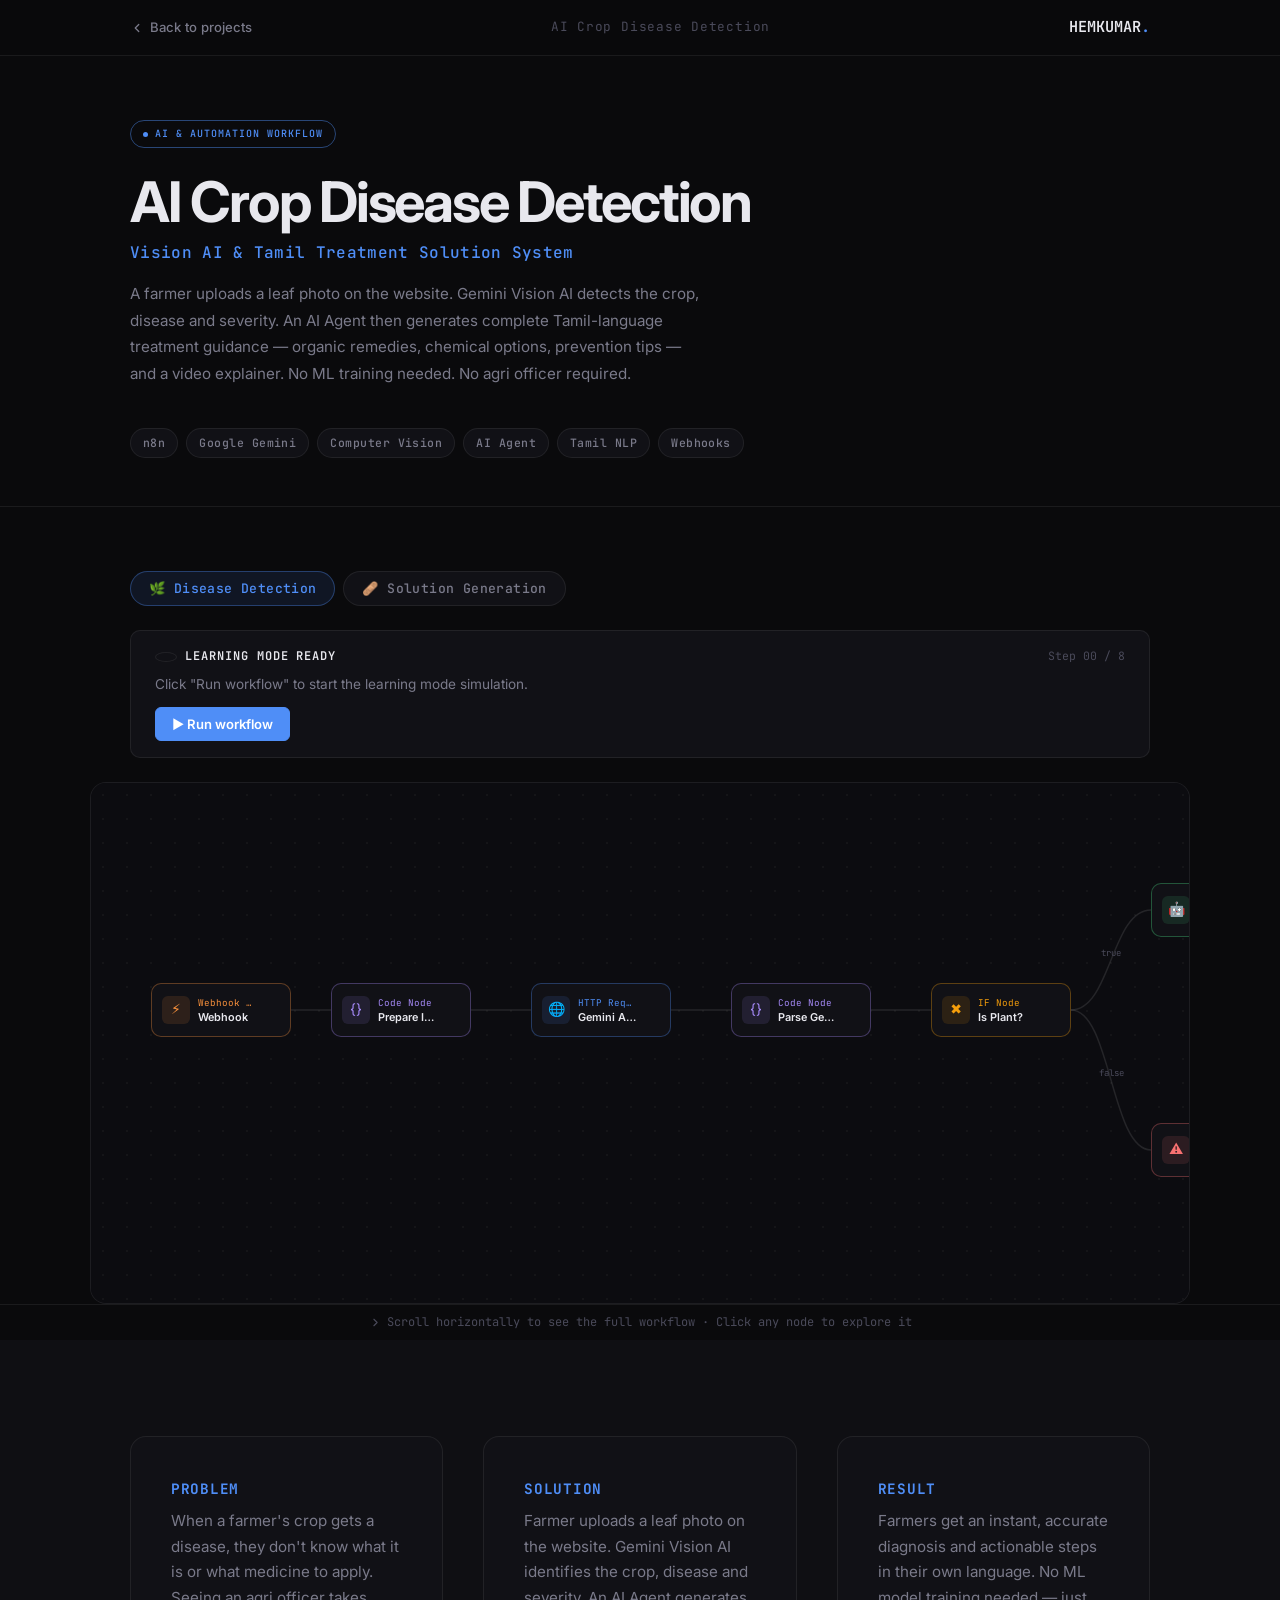
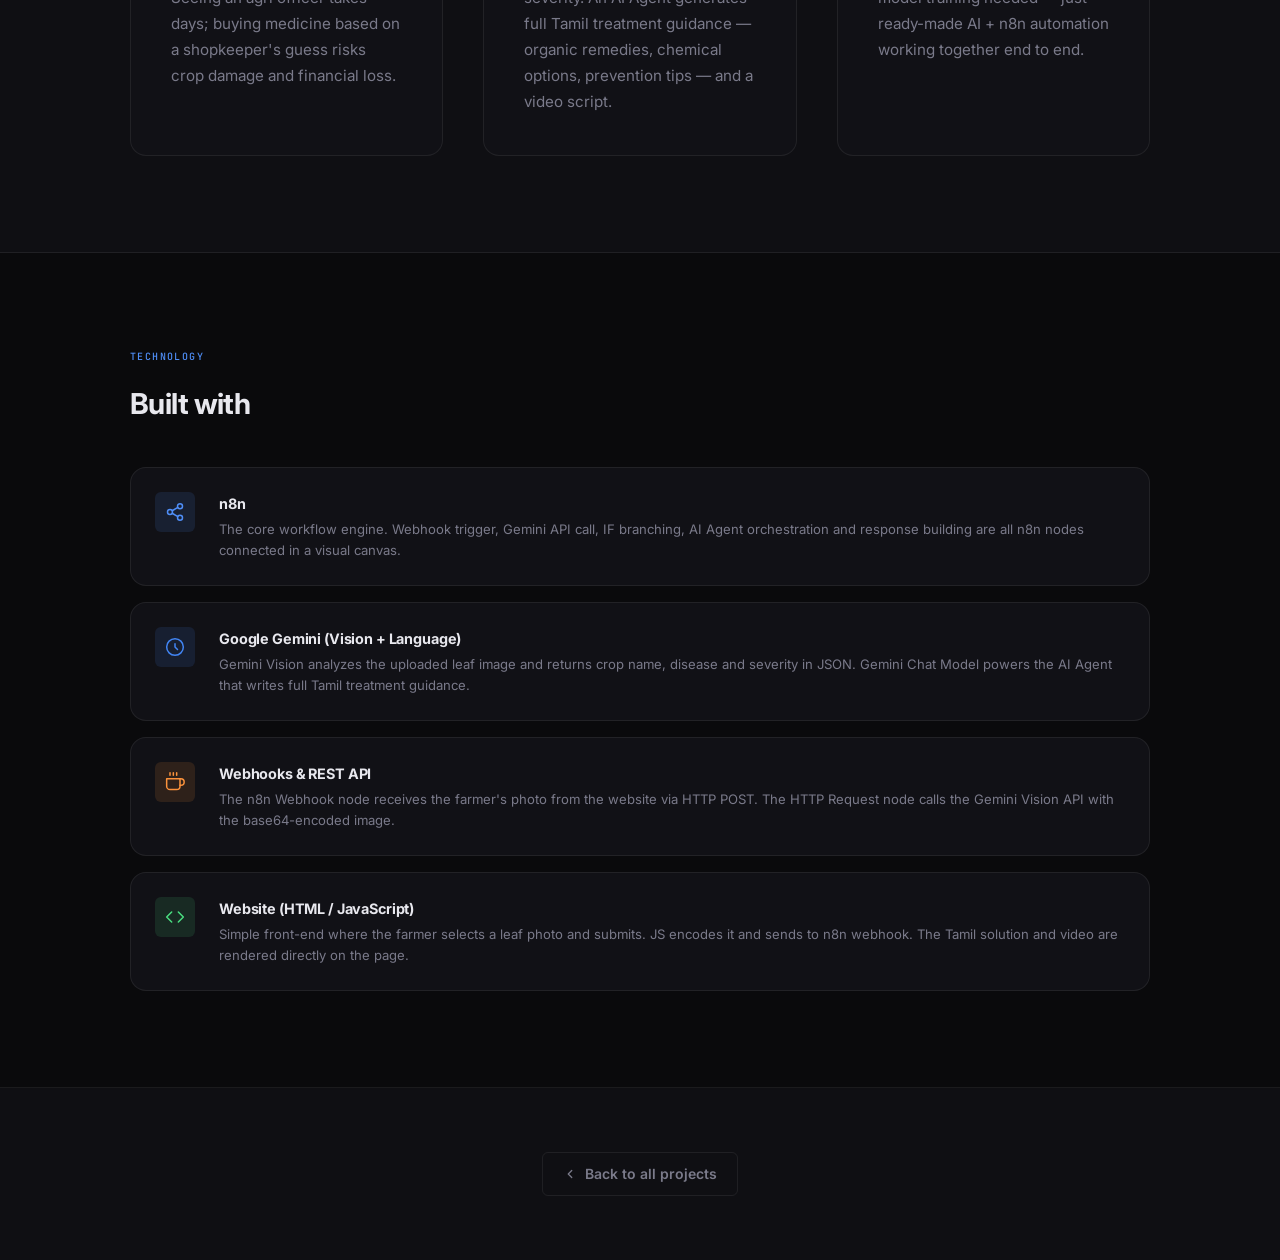
==== commit 955a7dc6: "fix: crop-disease now automatically opens info panel during run and pauses on manual click (matching" ====
--- a/projects/crop-disease/index.html
+++ b/projects/crop-disease/index.html
@@ -93,7 +93,7 @@
           <button class="lm-btn" id="btn-pause"   style="display:none">&#9646;&#9646; Pause</button>
           <button class="lm-btn" id="btn-resume"  style="display:none">&#9654; Resume</button>
           <button class="lm-btn" id="btn-next"    style="display:none">&#8594; Next step</button>
-          <button class="lm-btn" id="btn-replay"  style="display:none">&#8635; Replay</button>
+          <button class="lm-btn" id="btn-replay"  style="display:none">&#8635; Restart</button>
           <button class="lm-btn lm-btn-exit" id="btn-reset" style="display:none">
             <svg width="12" height="12" viewBox="0 0 24 24" fill="none" stroke="currentColor" stroke-width="2" stroke-linecap="round" stroke-linejoin="round" aria-hidden="true">
               <line x1="18" y1="6" x2="6" y2="18"/><line x1="6" y1="6" x2="18" y2="18"/>
--- a/projects/crop-disease/style.css
+++ b/projects/crop-disease/style.css
@@ -1097,3 +1097,496 @@
   filter: drop-shadow(0 0 4px rgba(251,146,60,0.4));
 }
 .conn-dot.conn-active-branch { fill: rgba(251,146,60,0.7) !important; }
+
+/* ============================================================
+   WORKFLOW SECTION — Tabs & Controls (ws- / lm-)
+   ============================================================ */
+
+#workflow-section {
+  padding: var(--space-2xl) 0 0;
+}
+
+/* ── Tabs ── */
+.ws-header {
+  margin-bottom: var(--space-lg);
+}
+
+.ws-tabs {
+  display: flex;
+  gap: var(--space-sm);
+  margin-bottom: var(--space-lg);
+}
+
+.ws-tab {
+  display: inline-flex;
+  align-items: center;
+  gap: 6px;
+  padding: 8px 18px;
+  border-radius: 100px;
+  font-size: 0.82rem;
+  font-weight: 500;
+  font-family: var(--font-mono);
+  letter-spacing: 0.03em;
+  color: var(--text-secondary);
+  background: var(--bg-card);
+  border: 1px solid var(--border);
+  cursor: pointer;
+  transition: color 0.2s ease, border-color 0.2s ease, background 0.2s ease;
+}
+
+.ws-tab:hover {
+  color: var(--text-primary);
+  border-color: var(--border-hover);
+}
+
+.ws-tab.active {
+  color: var(--accent);
+  border-color: var(--accent-border);
+  background: var(--accent-dim);
+}
+
+/* ── Learning Mode Controls Bar ── */
+.lm-controls {
+  display: flex;
+  flex-direction: column;
+  gap: var(--space-sm);
+  padding: var(--space-md) var(--space-lg);
+  background: var(--bg-card);
+  border: 1px solid var(--border);
+  border-radius: var(--radius-md);
+  margin-bottom: var(--space-md);
+}
+
+.lm-status {
+  display: flex;
+  align-items: center;
+  gap: var(--space-sm);
+  flex-wrap: wrap;
+}
+
+.lm-status-text {
+  font-family: var(--font-mono);
+  font-size: 0.75rem;
+  font-weight: 600;
+  letter-spacing: 0.08em;
+  color: var(--text-primary);
+}
+
+.lm-step {
+  font-family: var(--font-mono);
+  font-size: 0.72rem;
+  color: var(--text-muted);
+  margin-left: auto;
+}
+
+.lm-desc {
+  font-size: 0.85rem;
+  color: var(--text-secondary);
+  line-height: 1.5;
+}
+
+/* ── Buttons row ── */
+.lm-btns {
+  display: flex;
+  align-items: center;
+  flex-wrap: wrap;
+  gap: var(--space-sm);
+  margin-top: 4px;
+}
+
+.lm-btn {
+  display: inline-flex;
+  align-items: center;
+  gap: 6px;
+  padding: 8px 16px;
+  border-radius: var(--radius-sm);
+  font-size: 0.82rem;
+  font-weight: 500;
+  font-family: var(--font-sans);
+  color: var(--text-secondary);
+  background: var(--bg-elevated);
+  border: 1px solid var(--border);
+  cursor: pointer;
+  transition: color 0.2s ease, border-color 0.2s ease, background 0.2s ease, box-shadow 0.2s ease;
+  white-space: nowrap;
+}
+
+.lm-btn:hover {
+  color: var(--text-primary);
+  border-color: var(--border-hover);
+  background: var(--bg-card-hover);
+}
+
+/* Primary — Run workflow */
+.lm-btn-primary {
+  color: #fff;
+  background: var(--accent);
+  border-color: var(--accent);
+  font-weight: 600;
+  box-shadow: 0 0 0 0 var(--accent-glow);
+}
+
+.lm-btn-primary:hover {
+  background: #3a7de8;
+  border-color: #3a7de8;
+  color: #fff;
+  box-shadow: 0 0 14px 3px var(--accent-glow);
+}
+
+/* Exit / Reset */
+.lm-btn-exit {
+  color: #f87171;
+  border-color: rgba(248,113,113,0.3);
+  background: rgba(248,113,113,0.07);
+}
+
+.lm-btn-exit:hover {
+  color: #fca5a5;
+  border-color: rgba(248,113,113,0.55);
+  background: rgba(248,113,113,0.13);
+}
+
+/* ── Status Indicator Dot ── */
+.status-indicator {
+  display: inline-block;
+  width: 8px;
+  height: 8px;
+  border-radius: 50%;
+  flex-shrink: 0;
+}
+
+.status-idle      { background: var(--text-muted); }
+.status-running   { background: var(--accent); animation: statusPulse 1s ease-in-out infinite; }
+.status-paused    { background: #f59e0b; }
+.status-completed { background: #4ade80; }
+
+/* ── Canvas area ── */
+.canvas-area {
+  position: relative;
+  overflow: hidden;
+  border: 1px solid var(--border);
+  border-radius: var(--radius-lg);
+  background: var(--bg-canvas);
+  min-height: 420px;
+}
+
+.canvas-scroll {
+  overflow-x: auto;
+  overflow-y: hidden;
+  width: 100%;
+  scrollbar-width: thin;
+  scrollbar-color: var(--border-hover) transparent;
+}
+
+.canvas-scroll::-webkit-scrollbar { height: 5px; }
+.canvas-scroll::-webkit-scrollbar-track { background: transparent; }
+.canvas-scroll::-webkit-scrollbar-thumb { background: var(--border-hover); border-radius: 10px; }
+
+.canvas-inner {
+  position: relative;
+}
+
+.connections-svg {
+  position: absolute;
+  top: 0;
+  left: 0;
+  pointer-events: none;
+  overflow: visible;
+}
+
+.nodes-container {
+  position: relative;
+}
+
+.canvas-hint {
+  display: flex;
+  align-items: center;
+  gap: 5px;
+  font-size: 0.75rem;
+  color: var(--text-muted);
+  padding: var(--space-sm) var(--space-md);
+  font-family: var(--font-mono);
+}
+
+/* ============================================================
+   WORKFLOW NODES
+   ============================================================ */
+.wf-node {
+  position: absolute;
+  height: 54px;
+  background: var(--bg-card);
+  border: 1px solid rgba(255,255,255,0.08);
+  border-radius: var(--radius-md);
+  display: flex;
+  align-items: center;
+  gap: 8px;
+  padding: 0 10px;
+  cursor: pointer;
+  user-select: none;
+  transition: border-color var(--transition), box-shadow var(--transition), background var(--transition);
+  z-index: 2;
+}
+
+.wf-node:hover {
+  border-color: rgba(255,255,255,0.18);
+  background: var(--bg-card-hover);
+}
+
+.wf-node.node-running {
+  border-color: rgba(79,142,247,0.75);
+  box-shadow: 0 0 0 1px rgba(79,142,247,0.15), 0 0 20px rgba(79,142,247,0.18);
+  background: #12121a;
+  animation: nodeGlow 1.8s ease-in-out infinite;
+  z-index: 5;
+}
+
+.wf-node.node-done {
+  border-color: rgba(74,222,128,0.4);
+  box-shadow: 0 0 0 1px rgba(74,222,128,0.1);
+}
+
+.wf-node.node-selected {
+  border-color: rgba(79,142,247,0.9);
+  box-shadow: 0 0 0 2px rgba(79,142,247,0.18), 0 0 24px rgba(79,142,247,0.2);
+  z-index: 6;
+}
+
+@keyframes nodeGlow {
+  0%, 100% { box-shadow: 0 0 0 1px rgba(79,142,247,0.12), 0 0 16px rgba(79,142,247,0.15); }
+  50%       { box-shadow: 0 0 0 1px rgba(79,142,247,0.35), 0 0 28px rgba(79,142,247,0.3); }
+}
+
+.wf-node-icon {
+  width: 28px;
+  height: 28px;
+  border-radius: 6px;
+  display: flex;
+  align-items: center;
+  justify-content: center;
+  flex-shrink: 0;
+  font-size: 14px;
+}
+
+.wf-node-body { flex: 1; min-width: 0; }
+
+.wf-node-name {
+  font-size: 0.68rem;
+  font-weight: 600;
+  color: var(--text-primary);
+  line-height: 1.3;
+  white-space: nowrap;
+  overflow: hidden;
+  text-overflow: ellipsis;
+}
+
+.wf-node-type {
+  font-family: var(--font-mono);
+  font-size: 0.58rem;
+  color: var(--text-muted);
+  white-space: nowrap;
+  overflow: hidden;
+  text-overflow: ellipsis;
+  margin-top: 1px;
+}
+
+.wf-node-status {
+  width: 16px;
+  height: 16px;
+  border-radius: 50%;
+  display: flex;
+  align-items: center;
+  justify-content: center;
+  font-size: 9px;
+  font-weight: 700;
+  flex-shrink: 0;
+}
+
+.status-running-dot {
+  background: rgba(79,142,247,0.2);
+  border: 1px solid rgba(79,142,247,0.5);
+  animation: statusPulse 1s ease-in-out infinite;
+}
+
+.status-done-dot {
+  background: rgba(74,222,128,0.15);
+  border: 1px solid rgba(74,222,128,0.4);
+  color: #4ade80;
+}
+
+.wf-node.node-running::after {
+  content: 'RUNNING';
+  position: absolute;
+  top: -18px;
+  left: 50%;
+  transform: translateX(-50%);
+  font-family: var(--font-mono);
+  font-size: 8px;
+  font-weight: 600;
+  letter-spacing: 0.1em;
+  color: var(--accent);
+  white-space: nowrap;
+  background: rgba(79,142,247,0.12);
+  border: 1px solid rgba(79,142,247,0.3);
+  border-radius: 3px;
+  padding: 2px 5px;
+}
+
+/* SVG edges */
+.wf-edge {
+  fill: none;
+  stroke: rgba(255,255,255,0.1);
+  stroke-width: 1.5;
+  transition: stroke 0.3s ease, stroke-width 0.3s ease, filter 0.3s ease;
+}
+
+.wf-edge.edge-active {
+  stroke: rgba(79,142,247,0.6);
+  stroke-width: 2;
+  filter: drop-shadow(0 0 4px rgba(79,142,247,0.45));
+}
+
+.edge-label {
+  font-family: var(--font-mono);
+  font-size: 9px;
+  fill: var(--text-muted);
+  text-anchor: middle;
+  pointer-events: none;
+}
+
+.pulse-dot {
+  fill: var(--accent);
+  filter: drop-shadow(0 0 4px rgba(79,142,247,0.9));
+}
+
+/* ============================================================
+   INFO PANEL
+   ============================================================ */
+.info-panel {
+  width: 0;
+  overflow: hidden;
+  flex-shrink: 0;
+  background: var(--bg-elevated);
+  border-left: 0px solid transparent;
+  transition: width 0.3s cubic-bezier(0.4,0,0.2,1), border-left-color 0.3s ease;
+  display: flex;
+  flex-direction: column;
+}
+
+.info-panel.open {
+  width: 300px;
+  border-left: 1px solid var(--border);
+  overflow-y: auto;
+  overflow-x: hidden;
+}
+
+.info-panel::-webkit-scrollbar { width: 3px; }
+.info-panel::-webkit-scrollbar-thumb { background: rgba(255,255,255,0.08); border-radius: 2px; }
+
+.ip-header {
+  display: flex;
+  align-items: center;
+  justify-content: space-between;
+  padding: 16px 18px 10px;
+  border-bottom: 1px solid var(--border);
+  flex-shrink: 0;
+  position: sticky;
+  top: 0;
+  background: var(--bg-elevated);
+  z-index: 2;
+}
+
+.ip-type {
+  font-family: var(--font-mono);
+  font-size: 9px;
+  font-weight: 600;
+  letter-spacing: 0.12em;
+  text-transform: uppercase;
+}
+
+.ip-close {
+  width: 24px;
+  height: 24px;
+  display: flex;
+  align-items: center;
+  justify-content: center;
+  border-radius: var(--radius-sm);
+  color: var(--text-muted);
+  cursor: pointer;
+  transition: color var(--transition), background var(--transition);
+  flex-shrink: 0;
+}
+.ip-close:hover { color: var(--text-primary); background: var(--bg-card); }
+
+.ip-name {
+  font-size: 0.9rem;
+  font-weight: 700;
+  color: var(--text-primary);
+  letter-spacing: -0.01em;
+  line-height: 1.3;
+  padding: 12px 18px 8px;
+  flex-shrink: 0;
+}
+
+.ip-section {
+  padding: 8px 18px 10px;
+  border-bottom: 1px solid var(--border);
+  flex-shrink: 0;
+}
+
+.ip-section-title {
+  font-family: var(--font-mono);
+  font-size: 9px;
+  font-weight: 600;
+  letter-spacing: 0.12em;
+  text-transform: uppercase;
+  color: var(--text-muted);
+  margin-bottom: 5px;
+}
+
+.ip-section-text {
+  font-size: 0.78rem;
+  color: var(--text-secondary);
+  line-height: 1.65;
+}
+
+.ip-io {
+  display: grid;
+  grid-template-columns: 1fr 1fr;
+  flex-shrink: 0;
+}
+
+.ip-io-item {
+  padding: 10px 18px 12px;
+  border-bottom: 1px solid var(--border);
+}
+
+.ip-io-item:first-child { border-right: 1px solid var(--border); }
+
+.ip-io-label {
+  font-family: var(--font-mono);
+  font-size: 9px;
+  font-weight: 600;
+  letter-spacing: 0.12em;
+  text-transform: uppercase;
+  color: var(--text-muted);
+  margin-bottom: 5px;
+}
+
+.ip-io-text {
+  font-size: 0.72rem;
+  color: var(--text-secondary);
+  line-height: 1.6;
+}
+
+.ip-next { border-bottom: none; }
+
+/* Canvas area = flex row so panel slides beside canvas */
+.canvas-area {
+  display: flex;
+  flex-direction: row;
+}
+
+.canvas-scroll {
+  flex: 1;
+  min-width: 0;
+}
